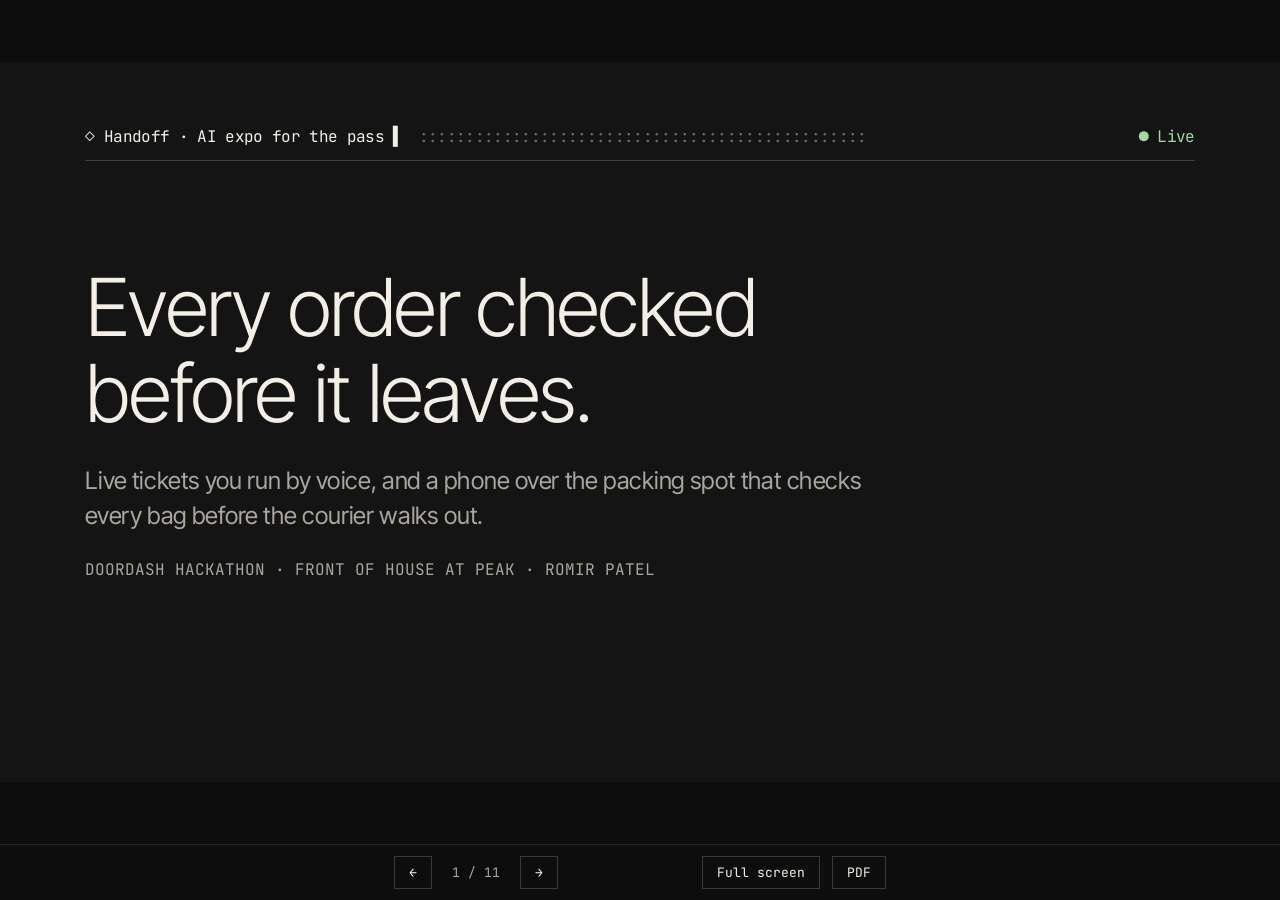
==== docs/index.html @ 9387a5ad "Pitch deck as a web slideshow (GitHub Pages) with PDF download Co-Authored-By: Claude Opus 5.5 <nore" ====
<!doctype html>
<html lang="en"><head><meta charset="utf-8"><meta name="viewport" content="width=device-width, initial-scale=1">
<title>Handoff pitch · Romir Patel</title>
<meta name="description" content="Handoff: an AI expo for the pass. Live tickets you run by voice, and a phone that checks every bag before the courier walks out.">
<link rel="preconnect" href="https://fonts.googleapis.com"><link rel="preconnect" href="https://fonts.gstatic.com" crossorigin><link rel="stylesheet" href="https://fonts.googleapis.com/css2?family=Inter+Tight:wght@300;400;500;600&display=swap"><link rel="stylesheet" href="https://fonts.googleapis.com/css2?family=JetBrains+Mono:wght@400;500&display=swap">
<style>
*{margin:0;box-sizing:border-box}
html,body{height:100%;background:#0d0d0d;color:#f3efe6;overflow:hidden;font-family:'Inter Tight',Arial,sans-serif}
#stage{position:fixed;inset:0 0 56px 0;overflow:hidden}
#deck{width:1920px;height:1080px;position:absolute;left:50%;top:50%;transform-origin:center center}
#deck section{position:absolute;inset:0;width:1920px;height:1080px;overflow:hidden;opacity:0;visibility:hidden;transition:opacity .35s ease,visibility 0s .35s}
#deck section.on{opacity:1;visibility:visible;transition:opacity .35s ease}
nav{position:fixed;left:0;right:0;bottom:0;height:56px;display:flex;align-items:center;justify-content:center;gap:12px;padding:0 16px;
  font-family:'JetBrains Mono','Courier New',monospace;font-size:13px;color:#aaa69e;border-top:1px solid rgba(243,239,230,.1)}
nav button,nav a{background:none;border:1px solid rgba(243,239,230,.2);color:#f3efe6;font:inherit;padding:7px 14px;cursor:pointer;text-decoration:none}
nav button:hover,nav a:hover{border-color:#e9c27f;color:#e9c27f}
nav .count{min-width:64px;text-align:center}
nav .spacer{flex:1;max-width:120px}
@media (max-width:600px){nav{gap:8px}nav .spacer{display:none}nav button,nav a{padding:7px 10px}#full{display:none}}
@media print{nav{display:none}}
</style></head><body>
<div id="stage"><div id="deck">
<section id="cover" data-transition="fade" style="background:#141414;color:#f3efe6;font-family:'Inter Tight', Arial, sans-serif;padding:128px;display:flex;flex-direction:column;justify-content:center;gap:40px">
<div style="position:absolute;left:128px;right:128px;top:96px;display:flex;flex-direction:row;align-items:center;gap:24px;border-bottom:1px solid rgba(243,239,230,0.28);padding:0 0 20px">
<p style="font-family:'JetBrains Mono', 'Courier New', monospace;font-size:24px;color:#f3efe6;white-space:nowrap">◇ Handoff · AI expo for the pass ▌</p>
<p style="flex:1;font-family:'JetBrains Mono', 'Courier New', monospace;font-size:24px;color:#6f6c66;white-space:nowrap">::::::::::::::::::::::::::::::::::::::::::::::::</p>
<p style="font-family:'JetBrains Mono', 'Courier New', monospace;font-size:24px;color:#a3d9a5;white-space:nowrap">● Live</p>
</div>
<h1 style="font-size:120px;font-weight:300;letter-spacing:-4px;line-height:1.08">Every order checked<br>before it leaves.</h1>
<p style="font-size:36px;line-height:1.45;color:#aaa69e;width:1180px">Live tickets you run by voice, and a phone over the packing spot that checks every bag before the courier walks out.</p>
<p style="font-family:'JetBrains Mono', 'Courier New', monospace;font-size:24px;color:#aaa69e;text-transform:uppercase;letter-spacing:1px">DoorDash hackathon · Front of house at peak · Romir Patel</p>

</section>

<section id="story" data-transition="fade" style="background:#141414;color:#f3efe6;font-family:'Inter Tight', Arial, sans-serif;padding:128px 128px 160px;display:grid;grid-template-columns:760px 1fr;gap:80px;align-items:center">
<div style="position:relative;width:760px;height:570px">
<img src="chipotle.webp" alt="The Chipotle order: three soft flour tortilla tacos with chicken, rice and black beans, and a kids meal tray with a quesadilla, rice, beans and chips, next to the paper bag. No drink." style="width:760px;height:570px;object-fit:cover;border:1px solid rgba(243,239,230,0.28)">
<p style="position:absolute;left:24px;top:500px;width:420px;font-family:'JetBrains Mono', 'Courier New', monospace;font-size:24px;color:#141414;background:#ef9580;padding:8px 14px;white-space:nowrap">× Soft shell · ordered hard</p>
<p style="position:absolute;left:470px;top:410px;width:266px;font-family:'JetBrains Mono', 'Courier New', monospace;font-size:24px;color:#141414;background:#ef9580;padding:8px 14px;white-space:nowrap">× No kids drink</p>
</div>
<div style="display:flex;flex-direction:column;gap:48px">
<div style="display:flex;flex-direction:column;gap:16px">
<p style="font-family:'JetBrains Mono', 'Courier New', monospace;font-size:24px;color:#aaa69e;text-transform:uppercase;letter-spacing:1px">Yesterday · Chipotle on DoorDash</p>
<h2 style="font-size:72px;font-weight:300;letter-spacing:-2px;line-height:1.1">Two mistakes in one bag.</h2>
</div>
<div style="display:flex;flex-direction:column">
<div style="display:flex;flex-direction:row;align-items:center;justify-content:space-between;gap:24px;border-top:1px solid rgba(243,239,230,0.13);padding:32px 0">
<div style="display:flex;flex-direction:column;gap:8px">
<p style="font-family:'JetBrains Mono', 'Courier New', monospace;font-size:24px;color:#aaa69e">Ordered: hard shell tacos</p>
<p style="font-size:44px;font-weight:300;letter-spacing:-1px;color:#ef9580">Got soft shell.</p>
</div>
<p style="font-family:'JetBrains Mono', 'Courier New', monospace;font-size:24px;color:#141414;background:#a3d9a5;padding:10px 18px;white-space:nowrap">Would’ve been caught</p>
</div>
<div style="display:flex;flex-direction:row;align-items:center;justify-content:space-between;gap:24px;border-top:1px solid rgba(243,239,230,0.13);border-bottom:1px solid rgba(243,239,230,0.13);padding:32px 0">
<div style="display:flex;flex-direction:column;gap:8px">
<p style="font-family:'JetBrains Mono', 'Courier New', monospace;font-size:24px;color:#aaa69e">Ordered: kids meal</p>
<p style="font-size:44px;font-weight:300;letter-spacing:-1px;color:#ef9580">No drink in the bag.</p>
</div>
<p style="font-family:'JetBrains Mono', 'Courier New', monospace;font-size:24px;color:#141414;background:#a3d9a5;padding:10px 18px;white-space:nowrap">Would’ve been caught</p>
</div>
</div>
<p style="font-size:32px;line-height:1.45;color:#aaa69e">By the time I opened the bag, the courier was long gone. A ten-second look at the counter would have fixed both.</p>
</div>
<div style="position:absolute;left:128px;right:128px;bottom:64px;display:flex;flex-direction:row;justify-content:space-between;border-top:1px solid rgba(243,239,230,0.13);padding:16px 0 0">
<p style="font-family:'JetBrains Mono', 'Courier New', monospace;font-size:24px;color:#aaa69e">Handoff · AI expo for the pass</p>
<p style="font-family:'JetBrains Mono', 'Courier New', monospace;font-size:24px;color:#aaa69e">02</p>
</div>

</section>

<section id="caught" data-transition="fade" style="background:#1a1a1a;color:#f3efe6;font-family:'Inter Tight', Arial, sans-serif;padding:128px 128px 160px;display:flex;flex-direction:column;gap:48px">
<div style="display:flex;flex-direction:column;gap:16px">
<p style="font-family:'JetBrains Mono', 'Courier New', monospace;font-size:24px;color:#aaa69e;text-transform:uppercase;letter-spacing:1px">What the pass camera would have said</p>
<h2 style="font-size:72px;font-weight:300;letter-spacing:-2px;line-height:1.1">Caught at the counter, not at home.</h2>
</div>
<div style="display:grid;grid-template-columns:960px 1fr;gap:80px;align-items:center">
<div style="display:flex;flex-direction:column;gap:20px;background:#2a1d1a;border:1px solid #9a5f52;padding:48px">
<p style="font-size:64px;font-weight:300;letter-spacing:-2px;line-height:1.1;color:#ef9580">× Wrong and missing items</p>
<p style="font-size:32px;color:#f3efe6">Your order · Chipotle · DoorDash</p>
<div style="display:flex;flex-direction:column;gap:12px;border-top:1px solid rgba(243,239,230,0.13);padding:24px 0 0">
<p style="font-family:'JetBrains Mono', 'Courier New', monospace;font-size:28px;color:#a3d9a5">ok · Kids meal</p>
<p style="font-family:'JetBrains Mono', 'Courier New', monospace;font-size:28px;color:#ef9580">wrong · Tacos are soft shell, ticket says hard</p>
<p style="font-family:'JetBrains Mono', 'Courier New', monospace;font-size:28px;color:#ef9580">missing · Kids meal drink</p>
</div>
<p style="font-family:'JetBrains Mono', 'Courier New', monospace;font-size:24px;color:#aaa69e">Read from the photo · flagged before pickup</p>
</div>
<div style="display:flex;flex-direction:column;gap:36px">
<div style="display:flex;flex-direction:column;gap:8px">
<p style="font-family:'JetBrains Mono', 'Courier New', monospace;font-size:24px;color:#e9c27f">01</p>
<p style="font-size:32px;line-height:1.4;color:#f3efe6">The phone over the packing spot sees the bag settle.</p>
</div>
<div style="display:flex;flex-direction:column;gap:8px">
<p style="font-family:'JetBrains Mono', 'Courier New', monospace;font-size:24px;color:#e9c27f">02</p>
<p style="font-size:32px;line-height:1.4;color:#f3efe6">It matches every item to the ticket.</p>
</div>
<div style="display:flex;flex-direction:column;gap:8px">
<p style="font-family:'JetBrains Mono', 'Courier New', monospace;font-size:24px;color:#e9c27f">03</p>
<p style="font-size:32px;line-height:1.4;color:#f3efe6">It says what’s wrong, out loud, while the bag is still on the counter.</p>
</div>
</div>
</div>
<div style="position:absolute;left:128px;right:128px;bottom:64px;display:flex;flex-direction:row;justify-content:space-between;border-top:1px solid rgba(243,239,230,0.13);padding:16px 0 0">
<p style="font-family:'JetBrains Mono', 'Courier New', monospace;font-size:24px;color:#aaa69e">Handoff · AI expo for the pass</p>
<p style="font-family:'JetBrains Mono', 'Courier New', monospace;font-size:24px;color:#aaa69e">03</p>
</div>

</section>

<section id="problem" data-transition="fade" style="background:#141414;color:#f3efe6;font-family:'Inter Tight', Arial, sans-serif;padding:128px 128px 160px;display:flex;flex-direction:column;gap:56px">
<div style="display:flex;flex-direction:column;gap:16px">
<p style="font-family:'JetBrains Mono', 'Courier New', monospace;font-size:24px;color:#aaa69e;text-transform:uppercase;letter-spacing:1px">The problem · DoorDash’s two challenges</p>
<h2 style="font-size:72px;font-weight:300;letter-spacing:-2px;line-height:1.1">Timing and packing break at peak.</h2>
</div>
<div style="display:grid;grid-template-columns:1fr 1fr;border:1px solid rgba(243,239,230,0.13)">
<div style="display:flex;flex-direction:column;gap:20px;padding:48px;border-right:1px solid rgba(243,239,230,0.13)">
<p style="font-family:'JetBrains Mono', 'Courier New', monospace;font-size:24px;color:#e9c27f;text-transform:uppercase">01 · Prep timing</p>
<h3 style="font-size:40px;font-weight:400;letter-spacing:-1px;line-height:1.2">When should this order start cooking?</h3>
<p style="font-size:28px;line-height:1.5;color:#aaa69e">Orders arrive from different apps with different timing, and pickup times move. Start too early and food sits; too late and the Dasher waits.</p>
<p style="font-size:28px;line-height:1.5;color:#f3efe6;font-style:italic;border-top:1px solid rgba(243,239,230,0.13);padding:20px 0 0">How can AI help coordinate prep and timing?</p>
</div>
<div style="display:flex;flex-direction:column;gap:20px;padding:48px">
<p style="font-family:'JetBrains Mono', 'Courier New', monospace;font-size:24px;color:#ef9580;text-transform:uppercase">02 · Packing &amp; pickup</p>
<h3 style="font-size:40px;font-weight:400;letter-spacing:-1px;line-height:1.2">Is this bag right, and is it theirs?</h3>
<p style="font-size:28px;line-height:1.5;color:#aaa69e">Cooked isn’t done. Everything has to be packed right and handed to the right person, and every fix steals time from the next order.</p>
<p style="font-size:28px;line-height:1.5;color:#f3efe6;font-style:italic;border-top:1px solid rgba(243,239,230,0.13);padding:20px 0 0">How can AI make pickup more reliable, with less work for staff?</p>
</div>
</div>
<div style="position:absolute;left:128px;right:128px;bottom:64px;display:flex;flex-direction:row;justify-content:space-between;border-top:1px solid rgba(243,239,230,0.13);padding:16px 0 0">
<p style="font-family:'JetBrains Mono', 'Courier New', monospace;font-size:24px;color:#aaa69e">Handoff · AI expo for the pass</p>
<p style="font-family:'JetBrains Mono', 'Courier New', monospace;font-size:24px;color:#aaa69e">04</p>
</div>

</section>

<section id="solution" data-transition="fade" style="background:#141414;color:#f3efe6;font-family:'Inter Tight', Arial, sans-serif;padding:128px 128px 160px;display:flex;flex-direction:column;gap:56px">
<div style="display:flex;flex-direction:column;gap:16px">
<p style="font-family:'JetBrains Mono', 'Courier New', monospace;font-size:24px;color:#aaa69e;text-transform:uppercase;letter-spacing:1px">Our solution</p>
<h2 style="font-size:72px;font-weight:300;letter-spacing:-2px;line-height:1.1">Handoff: an AI expo for the pass.</h2>
</div>
<div style="display:grid;grid-template-columns:1fr 1fr 1fr;border:1px solid rgba(243,239,230,0.13)">
<div style="display:flex;flex-direction:column;gap:20px;padding:48px;border-right:1px solid rgba(243,239,230,0.13)">
<p style="font-family:'JetBrains Mono', 'Courier New', monospace;font-size:24px;color:#aaa69e;text-transform:uppercase">01 · Tickets</p>
<h3 style="font-size:40px;font-weight:400;letter-spacing:-1px;line-height:1.2">Start each order on time.</h3>
<p style="font-size:28px;line-height:1.5;color:#aaa69e">Every app on one rail. Each ticket counts down to its start time, worked back from when the Dasher arrives.</p>
</div>
<div style="display:flex;flex-direction:column;gap:20px;padding:48px;border-right:1px solid rgba(243,239,230,0.13)">
<p style="font-family:'JetBrains Mono', 'Courier New', monospace;font-size:24px;color:#aaa69e;text-transform:uppercase">02 · Voice</p>
<h3 style="font-size:40px;font-weight:400;letter-spacing:-1px;line-height:1.2">“Start the timer for order 45 steak.”</h3>
<p style="font-size:28px;line-height:1.5;color:#aaa69e">Timers set themselves from the dish and the doneness. Ring in orders and ask “what’s late?” hands-free.</p>
</div>
<div style="display:flex;flex-direction:column;gap:20px;padding:48px">
<p style="font-family:'JetBrains Mono', 'Courier New', monospace;font-size:24px;color:#aaa69e;text-transform:uppercase">03 · Pass camera</p>
<h3 style="font-size:40px;font-weight:400;letter-spacing:-1px;line-height:1.2">Green means go.</h3>
<p style="font-size:28px;line-height:1.5;color:#aaa69e">A phone over the packing spot names the guest, checks every item, and flags what’s missing or extra.</p>
</div>
</div>
<p style="font-family:'JetBrains Mono', 'Courier New', monospace;font-size:24px;color:#e9c27f;text-transform:uppercase;letter-spacing:1px">Tickets + voice timers → 01 prep timing · Pass camera → 02 packing &amp; pickup</p>
<div style="position:absolute;left:128px;right:128px;bottom:64px;display:flex;flex-direction:row;justify-content:space-between;border-top:1px solid rgba(243,239,230,0.13);padding:16px 0 0">
<p style="font-family:'JetBrains Mono', 'Courier New', monospace;font-size:24px;color:#aaa69e">Handoff · AI expo for the pass</p>
<p style="font-family:'JetBrains Mono', 'Courier New', monospace;font-size:24px;color:#aaa69e">05</p>
</div>

</section>

<section id="product" data-transition="fade" style="background:#1a1a1a;color:#f3efe6;font-family:'Inter Tight', Arial, sans-serif;padding:128px 128px 160px;display:flex;flex-direction:column;gap:40px">
<div style="display:flex;flex-direction:column;gap:16px">
<p style="font-family:'JetBrains Mono', 'Courier New', monospace;font-size:24px;color:#aaa69e;text-transform:uppercase;letter-spacing:1px">Built and running</p>
<h2 style="font-size:72px;font-weight:300;letter-spacing:-2px;line-height:1.1">What the pass sees.</h2>
</div>
<div style="display:flex;flex-direction:row;gap:64px;align-items:center">
<img src="dashboard.png" alt="Handoff dashboard: live tickets each showing when to start and when the Dasher arrives, a Start next queue, order 45 flagged red for a missing lobster tail, and the pass camera result card" style="width:1000px;height:625px;object-fit:contain;border:1px solid rgba(243,239,230,0.28)">
<div style="flex:1;display:flex;flex-direction:column;gap:28px">
<div style="display:flex;flex-direction:column;gap:8px">
<p style="font-family:'JetBrains Mono', 'Courier New', monospace;font-size:24px;color:#e9c27f">01 · Start next</p>
<p style="font-size:30px;line-height:1.4">Every ticket says when to start, worked back from its Dasher’s arrival.</p>
</div>
<div style="display:flex;flex-direction:column;gap:8px">
<p style="font-family:'JetBrains Mono', 'Courier New', monospace;font-size:24px;color:#e9c27f">02 · Voice</p>
<p style="font-size:30px;line-height:1.4">Timers, new orders and “what’s late?”, all by voice.</p>
</div>
<div style="display:flex;flex-direction:column;gap:8px">
<p style="font-family:'JetBrains Mono', 'Courier New', monospace;font-size:24px;color:#ef9580">03 · Issue</p>
<p style="font-size:30px;line-height:1.4">Order 45 turns red: the lobster tail isn’t in the bag.</p>
</div>
<div style="display:flex;flex-direction:column;gap:8px">
<p style="font-family:'JetBrains Mono', 'Courier New', monospace;font-size:24px;color:#a3d9a5">04 · Pass camera</p>
<p style="font-size:30px;line-height:1.4">The phone’s answer, read from the photo in under 4 seconds.</p>
</div>
</div>
</div>
<div style="position:absolute;left:128px;right:128px;bottom:64px;display:flex;flex-direction:row;justify-content:space-between;border-top:1px solid rgba(243,239,230,0.13);padding:16px 0 0">
<p style="font-family:'JetBrains Mono', 'Courier New', monospace;font-size:24px;color:#aaa69e">Handoff · AI expo for the pass</p>
<p style="font-family:'JetBrains Mono', 'Courier New', monospace;font-size:24px;color:#aaa69e">06</p>
</div>

</section>

<section id="flow" data-transition="fade" style="background:#141414;color:#f3efe6;font-family:'Inter Tight', Arial, sans-serif;padding:128px 128px 160px;display:flex;flex-direction:column;gap:56px">
<div style="display:flex;flex-direction:column;gap:16px">
<p style="font-family:'JetBrains Mono', 'Courier New', monospace;font-size:24px;color:#aaa69e;text-transform:uppercase;letter-spacing:1px">How it runs</p>
<h2 style="font-size:72px;font-weight:300;letter-spacing:-2px;line-height:1.1">One order, start to finish.</h2>
</div>
<div style="display:grid;grid-template-columns:1fr 1fr 1fr 1fr;border:1px solid rgba(243,239,230,0.13)">
<div style="display:flex;flex-direction:column;gap:20px;padding:40px;border-right:1px solid rgba(243,239,230,0.13)">
<p style="font-family:'JetBrains Mono', 'Courier New', monospace;font-size:24px;color:#aaa69e">01</p>
<h3 style="font-size:40px;font-weight:400;letter-spacing:-1px;line-height:1.2">Ticket lands</h3>
<p style="font-size:28px;line-height:1.5;color:#aaa69e">#45 · DoorDash. Dasher in 21 min, steak takes 15: <span style="color:#e9c27f">start in 4</span>.</p>
</div>
<div style="display:flex;flex-direction:column;gap:20px;padding:40px;border-right:1px solid rgba(243,239,230,0.13)">
<p style="font-family:'JetBrains Mono', 'Courier New', monospace;font-size:24px;color:#aaa69e">02</p>
<h3 style="font-size:40px;font-weight:400;letter-spacing:-1px;line-height:1.2">Say it</h3>
<p style="font-size:28px;line-height:1.5;color:#aaa69e">“Start the timer for order 45 steak.” Medium rare: <span style="color:#e9c27f">15:00</span>.</p>
</div>
<div style="display:flex;flex-direction:column;gap:20px;padding:40px;border-right:1px solid rgba(243,239,230,0.13)">
<p style="font-family:'JetBrains Mono', 'Courier New', monospace;font-size:24px;color:#aaa69e">03</p>
<h3 style="font-size:40px;font-weight:400;letter-spacing:-1px;line-height:1.2">Bag it</h3>
<p style="font-size:28px;line-height:1.5;color:#aaa69e">Slide it under the phone. It checks when the bag settles. No buttons.</p>
</div>
<div style="display:flex;flex-direction:column;gap:20px;padding:40px">
<p style="font-family:'JetBrains Mono', 'Courier New', monospace;font-size:24px;color:#aaa69e">04</p>
<h3 style="font-size:40px;font-weight:400;letter-spacing:-1px;line-height:1.2">Phone answers</h3>
<p style="font-size:28px;line-height:1.5;color:#a3d9a5">Go: “Good to go, John.”</p>
<p style="font-size:28px;line-height:1.5;color:#ef9580">Hold: “Missing lobster tail.”</p>
</div>
</div>
<p style="font-size:32px;line-height:1.45;color:#aaa69e;width:1400px">The answer is spoken from the phone at the pass, so the packer hears it without looking up.</p>
<div style="position:absolute;left:128px;right:128px;bottom:64px;display:flex;flex-direction:row;justify-content:space-between;border-top:1px solid rgba(243,239,230,0.13);padding:16px 0 0">
<p style="font-family:'JetBrains Mono', 'Courier New', monospace;font-size:24px;color:#aaa69e">Handoff · AI expo for the pass</p>
<p style="font-family:'JetBrains Mono', 'Courier New', monospace;font-size:24px;color:#aaa69e">07</p>
</div>

</section>

<section id="ai" data-transition="fade" style="background:#1a1a1a;color:#f3efe6;font-family:'Inter Tight', Arial, sans-serif;padding:128px 128px 160px;display:flex;flex-direction:column;gap:40px">
<div style="display:flex;flex-direction:column;gap:16px">
<p style="font-family:'JetBrains Mono', 'Courier New', monospace;font-size:24px;color:#aaa69e;text-transform:uppercase;letter-spacing:1px">How it uses AI</p>
<h2 style="font-size:72px;font-weight:300;letter-spacing:-2px;line-height:1.1">Vision reads the bag. Code makes the call.</h2>
</div>
<div style="display:flex;flex-direction:row;gap:12px;align-items:stretch">
<div style="flex:1;display:flex;flex-direction:column;gap:10px;padding:28px;border:1px solid rgba(243,239,230,0.13);background:#141414">
<p style="font-family:'JetBrains Mono', 'Courier New', monospace;font-size:24px;color:#aaa69e">Phone camera</p>
<h3 style="font-size:32px;font-weight:400;line-height:1.2">Snaps the bag</h3>
<p style="font-size:24px;line-height:1.4;color:#aaa69e">When motion stops. Nobody taps.</p>
</div>
<p style="width:40px;align-self:center;font-family:'JetBrains Mono', 'Courier New', monospace;font-size:32px;color:#aaa69e;text-align:center">→</p>
<div style="flex:1;display:flex;flex-direction:column;gap:10px;padding:28px;border:1px solid #e9c27f;background:#141414">
<p style="font-family:'JetBrains Mono', 'Courier New', monospace;font-size:24px;color:#e9c27f">Claude Sonnet 5.5</p>
<h3 style="font-size:32px;font-weight:400;line-height:1.2">Names every dish</h3>
<p style="font-size:24px;line-height:1.4;color:#aaa69e">Answers only in menu ids and counts.</p>
</div>
<p style="width:40px;align-self:center;font-family:'JetBrains Mono', 'Courier New', monospace;font-size:32px;color:#aaa69e;text-align:center">→</p>
<div style="flex:1;display:flex;flex-direction:column;gap:10px;padding:28px;border:1px solid rgba(243,239,230,0.13);background:#141414">
<p style="font-family:'JetBrains Mono', 'Courier New', monospace;font-size:24px;color:#aaa69e">Matcher · code</p>
<h3 style="font-size:32px;font-weight:400;line-height:1.2">Finds the ticket</h3>
<p style="font-size:24px;line-height:1.4;color:#aaa69e">Scores every open order on overlap, missing, extra.</p>
</div>
<p style="width:40px;align-self:center;font-family:'JetBrains Mono', 'Courier New', monospace;font-size:32px;color:#aaa69e;text-align:center">→</p>
<div style="flex:1;display:flex;flex-direction:column;gap:10px;padding:28px;border:1px solid rgba(243,239,230,0.13);background:#141414">
<p style="font-family:'JetBrains Mono', 'Courier New', monospace;font-size:24px;color:#aaa69e">Verdict</p>
<h3 style="font-size:32px;font-weight:400;line-height:1.2">Go or hold</h3>
<p style="font-size:24px;line-height:1.4;color:#aaa69e">Green with the guest’s name, or red with what’s wrong.</p>
</div>
</div>
<div style="display:flex;flex-direction:row;gap:12px;align-items:stretch">
<div style="flex:1;display:flex;flex-direction:column;gap:10px;padding:28px;border:1px solid rgba(243,239,230,0.13);background:#141414">
<p style="font-family:'JetBrains Mono', 'Courier New', monospace;font-size:24px;color:#aaa69e">Browser speech</p>
<h3 style="font-size:32px;font-weight:400;line-height:1.2">Hears the cook</h3>
<p style="font-size:24px;line-height:1.4;color:#aaa69e">Always listening, hands-free.</p>
</div>
<p style="width:40px;align-self:center;font-family:'JetBrains Mono', 'Courier New', monospace;font-size:32px;color:#aaa69e;text-align:center">→</p>
<div style="flex:1;display:flex;flex-direction:column;gap:10px;padding:28px;border:1px solid rgba(243,239,230,0.13);background:#141414">
<p style="font-family:'JetBrains Mono', 'Courier New', monospace;font-size:24px;color:#aaa69e">Parser · code</p>
<h3 style="font-size:32px;font-weight:400;line-height:1.2">Splits it by order</h3>
<p style="font-size:24px;line-height:1.4;color:#aaa69e">Orders, tables, dishes, doneness, questions.</p>
</div>
<p style="width:40px;align-self:center;font-family:'JetBrains Mono', 'Courier New', monospace;font-size:32px;color:#aaa69e;text-align:center">→</p>
<div style="flex:1;display:flex;flex-direction:column;gap:10px;padding:28px;border:1px solid rgba(243,239,230,0.13);background:#141414">
<p style="font-family:'JetBrains Mono', 'Courier New', monospace;font-size:24px;color:#aaa69e">Timers</p>
<h3 style="font-size:32px;font-weight:400;line-height:1.2">Sets the right time</h3>
<p style="font-size:24px;line-height:1.4;color:#aaa69e">From dish and doneness: rare 12, medium 17.</p>
</div>
<p style="width:40px;align-self:center;font-family:'JetBrains Mono', 'Courier New', monospace;font-size:32px;color:#1a1a1a;text-align:center">→</p>
<div style="flex:1;display:flex;flex-direction:column;gap:10px;padding:28px;border:2px dashed #e9c27f;background:#141414">
<p style="font-family:'JetBrains Mono', 'Courier New', monospace;font-size:24px;color:#e9c27f">Next · Gemma</p>
<h3 style="font-size:32px;font-weight:400;line-height:1.2">Go/hold on the phone</h3>
<p style="font-size:24px;line-height:1.4;color:#aaa69e">Planned: post-trained on our checks, runs offline.</p>
</div>
</div>
<div style="position:absolute;left:128px;right:128px;bottom:64px;display:flex;flex-direction:row;justify-content:space-between;border-top:1px solid rgba(243,239,230,0.13);padding:16px 0 0">
<p style="font-family:'JetBrains Mono', 'Courier New', monospace;font-size:24px;color:#aaa69e">Handoff · AI expo for the pass</p>
<p style="font-family:'JetBrains Mono', 'Courier New', monospace;font-size:24px;color:#aaa69e">08</p>
</div>

</section>

<section id="why" data-transition="fade" style="background:#141414;color:#f3efe6;font-family:'Inter Tight', Arial, sans-serif;padding:128px 128px 160px;display:flex;flex-direction:column;gap:56px">
<div style="display:flex;flex-direction:column;gap:16px">
<p style="font-family:'JetBrains Mono', 'Courier New', monospace;font-size:24px;color:#aaa69e;text-transform:uppercase;letter-spacing:1px">Why it works</p>
<h2 style="font-size:72px;font-weight:300;letter-spacing:-2px;line-height:1.1">Built so it can’t quietly be wrong.</h2>
</div>
<div style="display:grid;grid-template-columns:1fr 1fr;border:1px solid rgba(243,239,230,0.13)">
<div style="display:flex;flex-direction:column;gap:16px;padding:40px;border-right:1px solid rgba(243,239,230,0.13);border-bottom:1px solid rgba(243,239,230,0.13)">
<h3 style="font-size:40px;font-weight:400;letter-spacing:-1px;line-height:1.2">The model only looks.</h3>
<p style="font-size:28px;line-height:1.5;color:#aaa69e">Claude lists what’s in the bag. Matching and the go/hold call are plain code we can read and test.</p>
</div>
<div style="display:flex;flex-direction:column;gap:16px;padding:40px;border-bottom:1px solid rgba(243,239,230,0.13)">
<h3 style="font-size:40px;font-weight:400;letter-spacing:-1px;line-height:1.2">It can only name menu items.</h3>
<p style="font-size:28px;line-height:1.5;color:#aaa69e">Its answer is locked to the restaurant’s menu, so it can’t invent a dish that isn’t sold.</p>
</div>
<div style="display:flex;flex-direction:column;gap:16px;padding:40px;border-right:1px solid rgba(243,239,230,0.13)">
<h3 style="font-size:40px;font-weight:400;letter-spacing:-1px;line-height:1.2"><span style="color:#e9c27f">About 4 seconds</span> a bag.</h3>
<p style="font-size:28px;line-height:1.5;color:#aaa69e">3.5–5 s per check in our tests, read from the photo alone. Nobody presses a button.</p>
</div>
<div style="display:flex;flex-direction:column;gap:16px;padding:40px">
<h3 style="font-size:40px;font-weight:400;letter-spacing:-1px;line-height:1.2">Service never stalls.</h3>
<p style="font-size:28px;line-height:1.5;color:#aaa69e">If the model can’t be reached, it reads the codes printed on our cards and bag labels instead.</p>
</div>
</div>
<div style="position:absolute;left:128px;right:128px;bottom:64px;display:flex;flex-direction:row;justify-content:space-between;border-top:1px solid rgba(243,239,230,0.13);padding:16px 0 0">
<p style="font-family:'JetBrains Mono', 'Courier New', monospace;font-size:24px;color:#aaa69e">Handoff · AI expo for the pass</p>
<p style="font-family:'JetBrains Mono', 'Courier New', monospace;font-size:24px;color:#aaa69e">09</p>
</div>

</section>

<section id="next" data-transition="fade" style="background:#1a1a1a;color:#f3efe6;font-family:'Inter Tight', Arial, sans-serif;padding:128px 128px 160px;display:flex;flex-direction:column;gap:56px">
<div style="display:flex;flex-direction:column;gap:16px">
<p style="font-family:'JetBrains Mono', 'Courier New', monospace;font-size:24px;color:#aaa69e;text-transform:uppercase;letter-spacing:1px">What’s next · roadmap</p>
<h2 style="font-size:72px;font-weight:300;letter-spacing:-2px;line-height:1.1">A Gemma decision model on the phone.</h2>
</div>
<div style="display:grid;grid-template-columns:1fr 1fr 1fr;border:1px solid rgba(243,239,230,0.13)">
<div style="display:flex;flex-direction:column;gap:20px;padding:48px;border-right:1px solid rgba(243,239,230,0.13);background:#141414">
<p style="font-family:'JetBrains Mono', 'Courier New', monospace;font-size:24px;color:#e9c27f">01 · Collect</p>
<h3 style="font-size:40px;font-weight:400;letter-spacing:-1px;line-height:1.2">Every check is a lesson.</h3>
<p style="font-size:28px;line-height:1.5;color:#aaa69e">The photo, the ticket, and whether staff agreed with the call.</p>
</div>
<div style="display:flex;flex-direction:column;gap:20px;padding:48px;border-right:1px solid rgba(243,239,230,0.13);background:#141414">
<p style="font-family:'JetBrains Mono', 'Courier New', monospace;font-size:24px;color:#e9c27f">02 · Post-train</p>
<h3 style="font-size:40px;font-weight:400;letter-spacing:-1px;line-height:1.2">Teach Gemma the go / hold call.</h3>
<p style="font-size:28px;line-height:1.5;color:#aaa69e">Fine-tune an open Gemma vision model on those labeled checks.</p>
</div>
<div style="display:flex;flex-direction:column;gap:20px;padding:48px;background:#141414">
<p style="font-family:'JetBrains Mono', 'Courier New', monospace;font-size:24px;color:#e9c27f">03 · On device</p>
<h3 style="font-size:40px;font-weight:400;letter-spacing:-1px;line-height:1.2">Decide offline.</h3>
<p style="font-size:28px;line-height:1.5;color:#aaa69e">Runs on the phone, no per-check cost. Claude stays the second opinion on close calls.</p>
</div>
</div>
<p style="font-size:32px;line-height:1.45;color:#aaa69e;width:1500px">Also next: tickets straight from DoorDash, and the Dasher confirms pickup by name before the bag leaves.</p>
<div style="position:absolute;left:128px;right:128px;bottom:64px;display:flex;flex-direction:row;justify-content:space-between;border-top:1px solid rgba(243,239,230,0.13);padding:16px 0 0">
<p style="font-family:'JetBrains Mono', 'Courier New', monospace;font-size:24px;color:#aaa69e">Handoff · AI expo for the pass</p>
<p style="font-family:'JetBrains Mono', 'Courier New', monospace;font-size:24px;color:#aaa69e">10</p>
</div>

</section>

<section id="close" data-transition="fade" style="background:#f3efe6;color:#141414;font-family:'Inter Tight', Arial, sans-serif;padding:128px;display:flex;flex-direction:column;justify-content:center;gap:48px">
<p style="font-family:'JetBrains Mono', 'Courier New', monospace;font-size:24px;color:#5c5954;text-transform:uppercase;letter-spacing:1px">◇ Handoff</p>
<h1 style="font-size:136px;font-weight:300;letter-spacing:-5px;line-height:1.05;width:1500px">Now, for a live demonstration!</h1>
<p style="font-family:'JetBrains Mono', 'Courier New', monospace;font-size:24px;color:#5c5954">Romir Patel</p>

</section>

</div></div>
<nav><button id="prev" aria-label="Previous slide">←</button><span class="count" id="count"></span><button id="next" aria-label="Next slide">→</button>
<span class="spacer"></span><button id="full">Full screen</button><a href="Handoff-pitch-Romir-Patel.pdf" download>PDF</a></nav>
<script>
const slides=[...document.querySelectorAll('#deck section')], deck=document.getElementById('deck'), stage=document.getElementById('stage');
let i=Math.min(Math.max((parseInt(location.hash.slice(1))||1)-1,0),slides.length-1);
function fit(){const s=Math.min(stage.clientWidth/1920,stage.clientHeight/1080);deck.style.transform='translate(-50%,-50%) scale('+s+')';}
function go(n){i=Math.min(Math.max(n,0),slides.length-1);slides.forEach((s,k)=>s.classList.toggle('on',k===i));
  document.getElementById('count').textContent=(i+1)+' / '+slides.length;history.replaceState(null,'','#'+(i+1));}
document.getElementById('prev').onclick=()=>go(i-1);document.getElementById('next').onclick=()=>go(i+1);
document.getElementById('full').onclick=()=>document.fullscreenElement?document.exitFullscreen():document.documentElement.requestFullscreen();
addEventListener('keydown',e=>{if(['ArrowRight','PageDown',' ','Enter'].includes(e.key)){e.preventDefault();go(i+1)}
  else if(['ArrowLeft','PageUp','Backspace'].includes(e.key)){e.preventDefault();go(i-1)}
  else if(e.key==='Home')go(0);else if(e.key==='End')go(slides.length-1);else if(e.key==='f')document.getElementById('full').click();});
stage.addEventListener('click',e=>go(e.clientX<innerWidth/3?i-1:i+1));
let tx=null;addEventListener('touchstart',e=>tx=e.touches[0].clientX,{passive:true});
addEventListener('touchend',e=>{if(tx===null)return;const d=e.changedTouches[0].clientX-tx;if(Math.abs(d)>40)go(d<0?i+1:i-1);tx=null;});
addEventListener('resize',fit);fit();go(i);
</script></body></html>
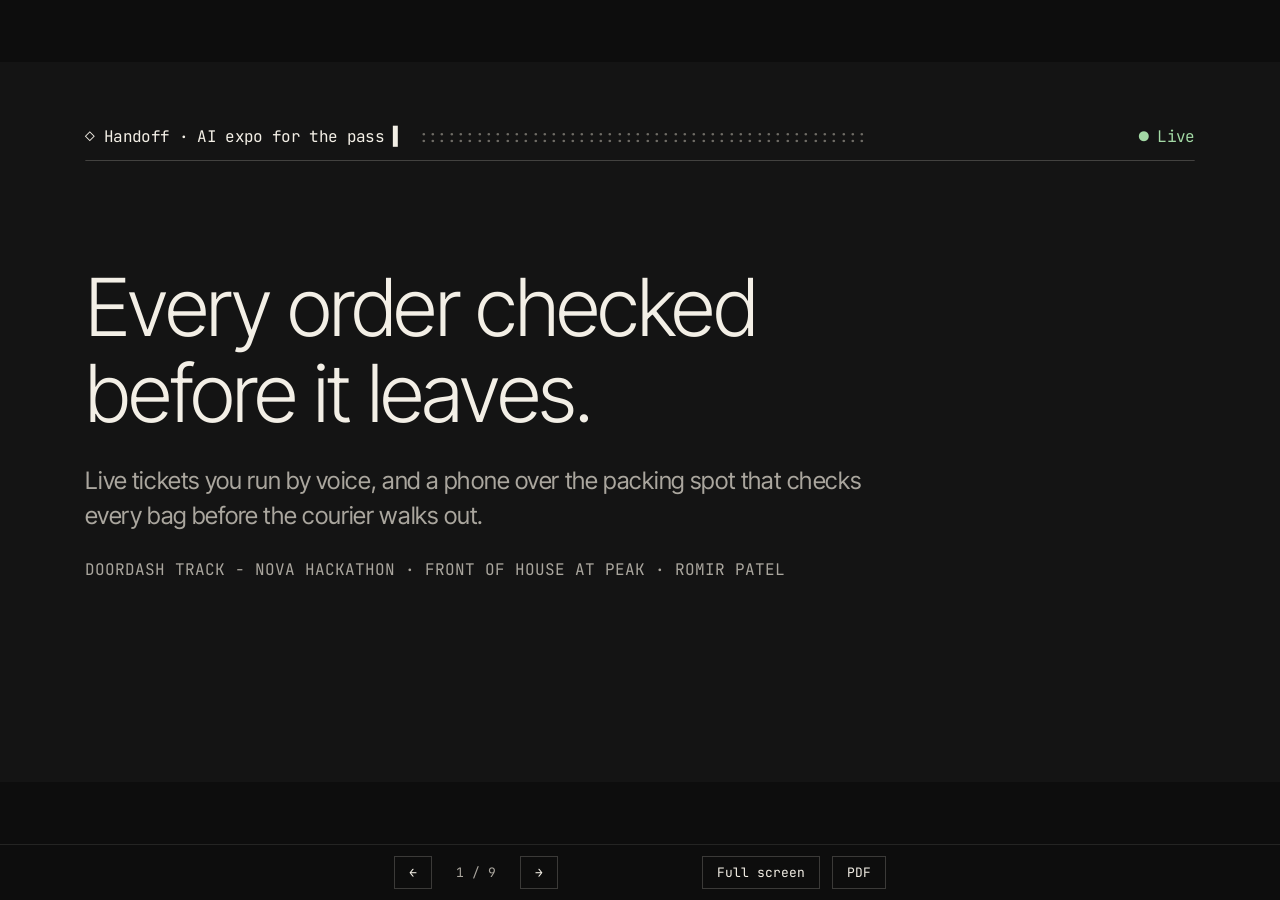
==== commit cf3c8914: "Pitch: restructured deck with recorded demos of voice control and the pass camera Co-Authored-By: Cl" ====
--- a/docs/index.html
+++ b/docs/index.html
@@ -20,16 +20,16 @@
 @media print{nav{display:none}}
 </style></head><body>
 <div id="stage"><div id="deck">
-<section id="cover" data-transition="fade" style="background:#141414;color:#f3efe6;font-family:'Inter Tight', Arial, sans-serif;padding:128px;display:flex;flex-direction:column;justify-content:center;gap:40px">
-<div style="position:absolute;left:128px;right:128px;top:96px;display:flex;flex-direction:row;align-items:center;gap:24px;border-bottom:1px solid rgba(243,239,230,0.28);padding:0 0 20px">
-<p style="font-family:'JetBrains Mono', 'Courier New', monospace;font-size:24px;color:#f3efe6;white-space:nowrap">◇ Handoff · AI expo for the pass ▌</p>
-<p style="flex:1;font-family:'JetBrains Mono', 'Courier New', monospace;font-size:24px;color:#6f6c66;white-space:nowrap">::::::::::::::::::::::::::::::::::::::::::::::::</p>
-<p style="font-family:'JetBrains Mono', 'Courier New', monospace;font-size:24px;color:#a3d9a5;white-space:nowrap">● Live</p>
-</div>
-<h1 style="font-size:120px;font-weight:300;letter-spacing:-4px;line-height:1.08">Every order checked<br>before it leaves.</h1>
-<p style="font-size:36px;line-height:1.45;color:#aaa69e;width:1180px">Live tickets you run by voice, and a phone over the packing spot that checks every bag before the courier walks out.</p>
-<p style="font-family:'JetBrains Mono', 'Courier New', monospace;font-size:24px;color:#aaa69e;text-transform:uppercase;letter-spacing:1px">DoorDash hackathon · Front of house at peak · Romir Patel</p>
-
+<section id="cover" data-transition="fade" style="display:flex; flex-direction:column; gap:40px; justify-content:center; padding:128px; background:#141414">
+  <div style="position:absolute; top:96px; right:128px; left:128px; display:flex; flex-direction:row; gap:24px; align-items:center; padding:0 0 20px; border-bottom:1px solid #f3efe647">
+    <p style="font-family:'JetBrains Mono', 'Courier New', monospace; font-size:24px; white-space:nowrap; color:#f3efe6">◇ Handoff · AI expo for the pass ▌</p>
+    <p style="flex:1; font-family:'JetBrains Mono', 'Courier New', monospace; font-size:24px; white-space:nowrap; color:#6f6c66">::::::::::::::::::::::::::::::::::::::::::::::::</p>
+    <p style="font-family:'JetBrains Mono', 'Courier New', monospace; font-size:24px; white-space:nowrap; color:#a3d9a5">● Live</p>
+  </div>
+  <h1 style="font-family:'Inter Tight', Arial, sans-serif; font-size:120px; font-weight:300; line-height:1.08; letter-spacing:-4px; color:#f3efe6">Every order checked<br>before it leaves.</h1>
+  <p style="width:1180px; font-family:'Inter Tight', Arial, sans-serif; font-size:36px; line-height:1.45; color:#aaa69e">Live tickets you run by voice, and a phone over the packing spot that checks every bag before the courier walks out.</p>
+  <p style="font-family:'JetBrains Mono', 'Courier New', monospace; font-size:24px; letter-spacing:1px; text-transform:uppercase; color:#aaa69e">DoorDash Track - Nova hackathon · Front of house at peak · Romir Patel</p>
+  
 </section>
 
 <section id="story" data-transition="fade" style="background:#141414;color:#f3efe6;font-family:'Inter Tight', Arial, sans-serif;padding:128px 128px 160px;display:grid;grid-template-columns:760px 1fr;gap:80px;align-items:center">
@@ -40,8 +40,8 @@
 </div>
 <div style="display:flex;flex-direction:column;gap:48px">
 <div style="display:flex;flex-direction:column;gap:16px">
-<p style="font-family:'JetBrains Mono', 'Courier New', monospace;font-size:24px;color:#aaa69e;text-transform:uppercase;letter-spacing:1px">Yesterday · Chipotle on DoorDash</p>
-<h2 style="font-size:72px;font-weight:300;letter-spacing:-2px;line-height:1.1">Two mistakes in one bag.</h2>
+<p style="font-family:'JetBrains Mono', 'Courier New', monospace;font-size:24px;color:#aaa69e;text-transform:uppercase;letter-spacing:1px">Yesterday · my Chipotle order on DoorDash</p>
+<h2 style="font-size:72px;font-weight:300;letter-spacing:-2px;line-height:1.1">I had this exact problem yesterday.</h2>
 </div>
 <div style="display:flex;flex-direction:column">
 <div style="display:flex;flex-direction:row;align-items:center;justify-content:space-between;gap:24px;border-top:1px solid rgba(243,239,230,0.13);padding:32px 0">
@@ -68,43 +68,6 @@
 
 </section>
 
-<section id="caught" data-transition="fade" style="background:#1a1a1a;color:#f3efe6;font-family:'Inter Tight', Arial, sans-serif;padding:128px 128px 160px;display:flex;flex-direction:column;gap:48px">
-<div style="display:flex;flex-direction:column;gap:16px">
-<p style="font-family:'JetBrains Mono', 'Courier New', monospace;font-size:24px;color:#aaa69e;text-transform:uppercase;letter-spacing:1px">What the pass camera would have said</p>
-<h2 style="font-size:72px;font-weight:300;letter-spacing:-2px;line-height:1.1">Caught at the counter, not at home.</h2>
-</div>
-<div style="display:grid;grid-template-columns:960px 1fr;gap:80px;align-items:center">
-<div style="display:flex;flex-direction:column;gap:20px;background:#2a1d1a;border:1px solid #9a5f52;padding:48px">
-<p style="font-size:64px;font-weight:300;letter-spacing:-2px;line-height:1.1;color:#ef9580">× Wrong and missing items</p>
-<p style="font-size:32px;color:#f3efe6">Your order · Chipotle · DoorDash</p>
-<div style="display:flex;flex-direction:column;gap:12px;border-top:1px solid rgba(243,239,230,0.13);padding:24px 0 0">
-<p style="font-family:'JetBrains Mono', 'Courier New', monospace;font-size:28px;color:#a3d9a5">ok · Kids meal</p>
-<p style="font-family:'JetBrains Mono', 'Courier New', monospace;font-size:28px;color:#ef9580">wrong · Tacos are soft shell, ticket says hard</p>
-<p style="font-family:'JetBrains Mono', 'Courier New', monospace;font-size:28px;color:#ef9580">missing · Kids meal drink</p>
-</div>
-<p style="font-family:'JetBrains Mono', 'Courier New', monospace;font-size:24px;color:#aaa69e">Read from the photo · flagged before pickup</p>
-</div>
-<div style="display:flex;flex-direction:column;gap:36px">
-<div style="display:flex;flex-direction:column;gap:8px">
-<p style="font-family:'JetBrains Mono', 'Courier New', monospace;font-size:24px;color:#e9c27f">01</p>
-<p style="font-size:32px;line-height:1.4;color:#f3efe6">The phone over the packing spot sees the bag settle.</p>
-</div>
-<div style="display:flex;flex-direction:column;gap:8px">
-<p style="font-family:'JetBrains Mono', 'Courier New', monospace;font-size:24px;color:#e9c27f">02</p>
-<p style="font-size:32px;line-height:1.4;color:#f3efe6">It matches every item to the ticket.</p>
-</div>
-<div style="display:flex;flex-direction:column;gap:8px">
-<p style="font-family:'JetBrains Mono', 'Courier New', monospace;font-size:24px;color:#e9c27f">03</p>
-<p style="font-size:32px;line-height:1.4;color:#f3efe6">It says what’s wrong, out loud, while the bag is still on the counter.</p>
-</div>
-</div>
-</div>
-<div style="position:absolute;left:128px;right:128px;bottom:64px;display:flex;flex-direction:row;justify-content:space-between;border-top:1px solid rgba(243,239,230,0.13);padding:16px 0 0">
-<p style="font-family:'JetBrains Mono', 'Courier New', monospace;font-size:24px;color:#aaa69e">Handoff · AI expo for the pass</p>
-<p style="font-family:'JetBrains Mono', 'Courier New', monospace;font-size:24px;color:#aaa69e">03</p>
-</div>
-
-</section>
 
 <section id="problem" data-transition="fade" style="background:#141414;color:#f3efe6;font-family:'Inter Tight', Arial, sans-serif;padding:128px 128px 160px;display:flex;flex-direction:column;gap:56px">
 <div style="display:flex;flex-direction:column;gap:16px">
@@ -127,34 +90,76 @@
 </div>
 <div style="position:absolute;left:128px;right:128px;bottom:64px;display:flex;flex-direction:row;justify-content:space-between;border-top:1px solid rgba(243,239,230,0.13);padding:16px 0 0">
 <p style="font-family:'JetBrains Mono', 'Courier New', monospace;font-size:24px;color:#aaa69e">Handoff · AI expo for the pass</p>
+<p style="font-family:'JetBrains Mono', 'Courier New', monospace;font-size:24px;color:#aaa69e">03</p>
+</div>
+
+</section>
+
+
+<section id="solution" data-transition="fade" style="background:#141414;color:#f3efe6;font-family:'Inter Tight', Arial, sans-serif;padding:128px 128px 160px;display:flex;flex-direction:column;gap:48px">
+<div style="display:flex;flex-direction:column;gap:16px">
+<p style="font-family:'JetBrains Mono', 'Courier New', monospace;font-size:24px;color:#aaa69e;text-transform:uppercase;letter-spacing:1px">Our solution, put simply</p>
+<h2 style="font-size:72px;font-weight:300;letter-spacing:-2px;line-height:1.1">One rail. Run by voice. Timed to the Dasher.</h2>
+</div>
+<div style="display:grid;grid-template-columns:1fr 1fr;border:1px solid rgba(243,239,230,0.13)">
+<div style="display:flex;flex-direction:column;gap:16px;padding:40px;border-right:1px solid rgba(243,239,230,0.13);border-bottom:1px solid rgba(243,239,230,0.13);">
+<p style="font-family:'JetBrains Mono', 'Courier New', monospace;font-size:24px;color:#e9c27f;text-transform:uppercase">01 · One rail</p>
+<h3 style="font-size:40px;font-weight:400;letter-spacing:-1px;line-height:1.2">Every app in one place.</h3>
+<p style="font-size:28px;line-height:1.5;color:#aaa69e">DoorDash, Uber Eats, phone and walk-in orders on one live ticket rail.</p>
+</div>
+<div style="display:flex;flex-direction:column;gap:16px;padding:40px;border-bottom:1px solid rgba(243,239,230,0.13);">
+<p style="font-family:'JetBrains Mono', 'Courier New', monospace;font-size:24px;color:#e9c27f;text-transform:uppercase">02 · Fully by voice</p>
+<h3 style="font-size:40px;font-weight:400;letter-spacing:-1px;line-height:1.2">No hands on a screen.</h3>
+<p style="font-size:28px;line-height:1.5;color:#aaa69e">“New order for table 2…”, “what’s late?”, “start all the medium rare steaks.”</p>
+</div>
+<div style="display:flex;flex-direction:column;gap:16px;padding:40px;border-right:1px solid rgba(243,239,230,0.13);">
+<p style="font-family:'JetBrains Mono', 'Courier New', monospace;font-size:24px;color:#e9c27f;text-transform:uppercase">03 · Smart timers</p>
+<h3 style="font-size:40px;font-weight:400;letter-spacing:-1px;line-height:1.2">Timers set themselves.</h3>
+<p style="font-size:28px;line-height:1.5;color:#aaa69e">From the dish and the doneness: a medium-rare ribeye gets 15 minutes.</p>
+</div>
+<div style="display:flex;flex-direction:column;gap:16px;padding:40px;">
+<p style="font-family:'JetBrains Mono', 'Courier New', monospace;font-size:24px;color:#e9c27f;text-transform:uppercase">04 · Follows the courier</p>
+<h3 style="font-size:40px;font-weight:400;letter-spacing:-1px;line-height:1.2">Start times update live.</h3>
+<p style="font-size:28px;line-height:1.5;color:#aaa69e">Each ticket counts down to when to start, and moves when the Dasher runs early or late.</p>
+</div>
+</div>
+<p style="font-family:'JetBrains Mono', 'Courier New', monospace;font-size:24px;color:#e9c27f;text-transform:uppercase;letter-spacing:1px">→ DoorDash challenge 01: prep timing</p>
+<div style="position:absolute;left:128px;right:128px;bottom:64px;display:flex;flex-direction:row;justify-content:space-between;border-top:1px solid rgba(243,239,230,0.13);padding:16px 0 0">
+<p style="font-family:'JetBrains Mono', 'Courier New', monospace;font-size:24px;color:#aaa69e">Handoff · AI expo for the pass</p>
 <p style="font-family:'JetBrains Mono', 'Courier New', monospace;font-size:24px;color:#aaa69e">04</p>
 </div>
 
 </section>
 
-<section id="solution" data-transition="fade" style="background:#141414;color:#f3efe6;font-family:'Inter Tight', Arial, sans-serif;padding:128px 128px 160px;display:flex;flex-direction:column;gap:56px">
-<div style="display:flex;flex-direction:column;gap:16px">
-<p style="font-family:'JetBrains Mono', 'Courier New', monospace;font-size:24px;color:#aaa69e;text-transform:uppercase;letter-spacing:1px">Our solution</p>
-<h2 style="font-size:72px;font-weight:300;letter-spacing:-2px;line-height:1.1">Handoff: an AI expo for the pass.</h2>
-</div>
-<div style="display:grid;grid-template-columns:1fr 1fr 1fr;border:1px solid rgba(243,239,230,0.13)">
-<div style="display:flex;flex-direction:column;gap:20px;padding:48px;border-right:1px solid rgba(243,239,230,0.13)">
-<p style="font-family:'JetBrains Mono', 'Courier New', monospace;font-size:24px;color:#aaa69e;text-transform:uppercase">01 · Tickets</p>
-<h3 style="font-size:40px;font-weight:400;letter-spacing:-1px;line-height:1.2">Start each order on time.</h3>
-<p style="font-size:28px;line-height:1.5;color:#aaa69e">Every app on one rail. Each ticket counts down to its start time, worked back from when the Dasher arrives.</p>
-</div>
-<div style="display:flex;flex-direction:column;gap:20px;padding:48px;border-right:1px solid rgba(243,239,230,0.13)">
-<p style="font-family:'JetBrains Mono', 'Courier New', monospace;font-size:24px;color:#aaa69e;text-transform:uppercase">02 · Voice</p>
-<h3 style="font-size:40px;font-weight:400;letter-spacing:-1px;line-height:1.2">“Start the timer for order 45 steak.”</h3>
-<p style="font-size:28px;line-height:1.5;color:#aaa69e">Timers set themselves from the dish and the doneness. Ring in orders and ask “what’s late?” hands-free.</p>
-</div>
-<div style="display:flex;flex-direction:column;gap:20px;padding:48px">
-<p style="font-family:'JetBrains Mono', 'Courier New', monospace;font-size:24px;color:#aaa69e;text-transform:uppercase">03 · Pass camera</p>
-<h3 style="font-size:40px;font-weight:400;letter-spacing:-1px;line-height:1.2">Green means go.</h3>
-<p style="font-size:28px;line-height:1.5;color:#aaa69e">A phone over the packing spot names the guest, checks every item, and flags what’s missing or extra.</p>
-</div>
-</div>
-<p style="font-family:'JetBrains Mono', 'Courier New', monospace;font-size:24px;color:#e9c27f;text-transform:uppercase;letter-spacing:1px">Tickets + voice timers → 01 prep timing · Pass camera → 02 packing &amp; pickup</p>
+<section id="timing" data-transition="fade" style="background:#141414;color:#f3efe6;font-family:'Inter Tight', Arial, sans-serif;padding:128px 128px 160px;display:flex;flex-direction:column;gap:44px">
+<div style="display:flex;flex-direction:column;gap:16px">
+<p style="font-family:'JetBrains Mono', 'Courier New', monospace;font-size:24px;color:#aaa69e;text-transform:uppercase;letter-spacing:1px">Live start times</p>
+<h2 style="font-size:72px;font-weight:300;letter-spacing:-2px;line-height:1.1">Every ticket knows when to start.</h2>
+</div>
+<div style="display:flex;flex-direction:row;gap:16px;align-items:stretch">
+<div style="flex:1;display:flex;flex-direction:column;gap:12px;padding:36px;border:1px solid rgba(243,239,230,0.13);background:#1a1a1a">
+<p style="font-family:'JetBrains Mono', 'Courier New', monospace;font-size:24px;color:#aaa69e;text-transform:uppercase">Dasher arrives</p>
+<p style="font-size:56px;font-weight:300;letter-spacing:-1px;line-height:1.1;color:#f3efe6">in 21 min</p>
+<p style="font-size:26px;line-height:1.4;color:#aaa69e">Order 45 · DoorDash</p>
+</div>
+<p style="width:56px;align-self:center;font-family:'JetBrains Mono', 'Courier New', monospace;font-size:44px;color:#aaa69e;text-align:center">−</p>
+<div style="flex:1;display:flex;flex-direction:column;gap:12px;padding:36px;border:1px solid rgba(243,239,230,0.13);background:#1a1a1a">
+<p style="font-family:'JetBrains Mono', 'Courier New', monospace;font-size:24px;color:#aaa69e;text-transform:uppercase">Cook + pack</p>
+<p style="font-size:56px;font-weight:300;letter-spacing:-1px;line-height:1.1;color:#f3efe6">15 + 2 min</p>
+<p style="font-size:26px;line-height:1.4;color:#aaa69e">Medium-rare ribeye, then bagging</p>
+</div>
+<p style="width:56px;align-self:center;font-family:'JetBrains Mono', 'Courier New', monospace;font-size:44px;color:#aaa69e;text-align:center">=</p>
+<div style="flex:1;display:flex;flex-direction:column;gap:12px;padding:36px;border:1px solid #e9c27f;background:#1a1a1a">
+<p style="font-family:'JetBrains Mono', 'Courier New', monospace;font-size:24px;color:#aaa69e;text-transform:uppercase">Start</p>
+<p style="font-size:56px;font-weight:300;letter-spacing:-1px;line-height:1.1;color:#e9c27f">in 4 min</p>
+<p style="font-size:26px;line-height:1.4;color:#aaa69e">The laptop calls it out on time.</p>
+</div>
+</div>
+<div style="display:flex;flex-direction:row;gap:24px;align-items:center;border-top:1px solid rgba(243,239,230,0.13);padding:32px 0 0">
+<p style="font-family:'JetBrains Mono', 'Courier New', monospace;font-size:24px;color:#ef9580;white-space:nowrap">Dasher 10 min late?</p>
+<p style="flex:1;font-size:32px;line-height:1.4;color:#f3efe6">“Dasher for order 45 is running 10 minutes late.”</p>
+<p style="font-size:40px;font-weight:300;color:#e9c27f;white-space:nowrap">→ Start in 14 min</p>
+</div>
 <div style="position:absolute;left:128px;right:128px;bottom:64px;display:flex;flex-direction:row;justify-content:space-between;border-top:1px solid rgba(243,239,230,0.13);padding:16px 0 0">
 <p style="font-family:'JetBrains Mono', 'Courier New', monospace;font-size:24px;color:#aaa69e">Handoff · AI expo for the pass</p>
 <p style="font-family:'JetBrains Mono', 'Courier New', monospace;font-size:24px;color:#aaa69e">05</p>
@@ -162,32 +167,15 @@
 
 </section>
 
-<section id="product" data-transition="fade" style="background:#1a1a1a;color:#f3efe6;font-family:'Inter Tight', Arial, sans-serif;padding:128px 128px 160px;display:flex;flex-direction:column;gap:40px">
-<div style="display:flex;flex-direction:column;gap:16px">
-<p style="font-family:'JetBrains Mono', 'Courier New', monospace;font-size:24px;color:#aaa69e;text-transform:uppercase;letter-spacing:1px">Built and running</p>
-<h2 style="font-size:72px;font-weight:300;letter-spacing:-2px;line-height:1.1">What the pass sees.</h2>
-</div>
-<div style="display:flex;flex-direction:row;gap:64px;align-items:center">
-<img src="dashboard.png" alt="Handoff dashboard: live tickets each showing when to start and when the Dasher arrives, a Start next queue, order 45 flagged red for a missing lobster tail, and the pass camera result card" style="width:1000px;height:625px;object-fit:contain;border:1px solid rgba(243,239,230,0.28)">
-<div style="flex:1;display:flex;flex-direction:column;gap:28px">
-<div style="display:flex;flex-direction:column;gap:8px">
-<p style="font-family:'JetBrains Mono', 'Courier New', monospace;font-size:24px;color:#e9c27f">01 · Start next</p>
-<p style="font-size:30px;line-height:1.4">Every ticket says when to start, worked back from its Dasher’s arrival.</p>
-</div>
-<div style="display:flex;flex-direction:column;gap:8px">
-<p style="font-family:'JetBrains Mono', 'Courier New', monospace;font-size:24px;color:#e9c27f">02 · Voice</p>
-<p style="font-size:30px;line-height:1.4">Timers, new orders and “what’s late?”, all by voice.</p>
-</div>
-<div style="display:flex;flex-direction:column;gap:8px">
-<p style="font-family:'JetBrains Mono', 'Courier New', monospace;font-size:24px;color:#ef9580">03 · Issue</p>
-<p style="font-size:30px;line-height:1.4">Order 45 turns red: the lobster tail isn’t in the bag.</p>
-</div>
-<div style="display:flex;flex-direction:column;gap:8px">
-<p style="font-family:'JetBrains Mono', 'Courier New', monospace;font-size:24px;color:#a3d9a5">04 · Pass camera</p>
-<p style="font-size:30px;line-height:1.4">The phone’s answer, read from the photo in under 4 seconds.</p>
-</div>
-</div>
-</div>
+<section id="demo-voice" data-transition="fade" style="background:#101010;color:#f3efe6;font-family:'Inter Tight', Arial, sans-serif;padding:96px 128px 160px;display:flex;flex-direction:row;gap:56px;align-items:center">
+<div style="width:352px;display:flex;flex-direction:column;gap:32px">
+<div style="display:flex;flex-direction:column;gap:16px">
+<p style="font-family:'JetBrains Mono', 'Courier New', monospace;font-size:24px;color:#e9c27f;text-transform:uppercase;letter-spacing:1px">Recorded · the real app</p>
+<h2 style="font-size:56px;font-weight:300;letter-spacing:-1.5px;line-height:1.1">Watch it run by voice.</h2>
+</div>
+<p style="font-size:26px;line-height:1.4;color:#aaa69e;border-top:1px solid rgba(243,239,230,0.13);padding:16px 0 0">Each caption is a sentence said at the pass; green is what the app says back.</p><p style="font-size:26px;line-height:1.4;color:#f3efe6;border-top:1px solid rgba(243,239,230,0.13);padding:16px 0 0">No taps. The rail updates as you talk.</p>
+</div>
+<video src="voice.mp4" poster="voice.jpg" aria-label="Screen recording of the Handoff dashboard: spoken commands with captions start timers, delay a Dasher, add a table order, and filter late tickets" style="width:1256px;height:707px;object-fit:contain;border:1px solid rgba(243,239,230,0.28);background:#000" muted loop playsinline preload="auto"></video>
 <div style="position:absolute;left:128px;right:128px;bottom:64px;display:flex;flex-direction:row;justify-content:space-between;border-top:1px solid rgba(243,239,230,0.13);padding:16px 0 0">
 <p style="font-family:'JetBrains Mono', 'Courier New', monospace;font-size:24px;color:#aaa69e">Handoff · AI expo for the pass</p>
 <p style="font-family:'JetBrains Mono', 'Courier New', monospace;font-size:24px;color:#aaa69e">06</p>
@@ -195,35 +183,42 @@
 
 </section>
 
-<section id="flow" data-transition="fade" style="background:#141414;color:#f3efe6;font-family:'Inter Tight', Arial, sans-serif;padding:128px 128px 160px;display:flex;flex-direction:column;gap:56px">
-<div style="display:flex;flex-direction:column;gap:16px">
-<p style="font-family:'JetBrains Mono', 'Courier New', monospace;font-size:24px;color:#aaa69e;text-transform:uppercase;letter-spacing:1px">How it runs</p>
-<h2 style="font-size:72px;font-weight:300;letter-spacing:-2px;line-height:1.1">One order, start to finish.</h2>
-</div>
-<div style="display:grid;grid-template-columns:1fr 1fr 1fr 1fr;border:1px solid rgba(243,239,230,0.13)">
-<div style="display:flex;flex-direction:column;gap:20px;padding:40px;border-right:1px solid rgba(243,239,230,0.13)">
-<p style="font-family:'JetBrains Mono', 'Courier New', monospace;font-size:24px;color:#aaa69e">01</p>
-<h3 style="font-size:40px;font-weight:400;letter-spacing:-1px;line-height:1.2">Ticket lands</h3>
-<p style="font-size:28px;line-height:1.5;color:#aaa69e">#45 · DoorDash. Dasher in 21 min, steak takes 15: <span style="color:#e9c27f">start in 4</span>.</p>
-</div>
-<div style="display:flex;flex-direction:column;gap:20px;padding:40px;border-right:1px solid rgba(243,239,230,0.13)">
-<p style="font-family:'JetBrains Mono', 'Courier New', monospace;font-size:24px;color:#aaa69e">02</p>
-<h3 style="font-size:40px;font-weight:400;letter-spacing:-1px;line-height:1.2">Say it</h3>
-<p style="font-size:28px;line-height:1.5;color:#aaa69e">“Start the timer for order 45 steak.” Medium rare: <span style="color:#e9c27f">15:00</span>.</p>
-</div>
-<div style="display:flex;flex-direction:column;gap:20px;padding:40px;border-right:1px solid rgba(243,239,230,0.13)">
-<p style="font-family:'JetBrains Mono', 'Courier New', monospace;font-size:24px;color:#aaa69e">03</p>
-<h3 style="font-size:40px;font-weight:400;letter-spacing:-1px;line-height:1.2">Bag it</h3>
-<p style="font-size:28px;line-height:1.5;color:#aaa69e">Slide it under the phone. It checks when the bag settles. No buttons.</p>
-</div>
-<div style="display:flex;flex-direction:column;gap:20px;padding:40px">
-<p style="font-family:'JetBrains Mono', 'Courier New', monospace;font-size:24px;color:#aaa69e">04</p>
-<h3 style="font-size:40px;font-weight:400;letter-spacing:-1px;line-height:1.2">Phone answers</h3>
-<p style="font-size:28px;line-height:1.5;color:#a3d9a5">Go: “Good to go, John.”</p>
-<p style="font-size:28px;line-height:1.5;color:#ef9580">Hold: “Missing lobster tail.”</p>
-</div>
-</div>
-<p style="font-size:32px;line-height:1.45;color:#aaa69e;width:1400px">The answer is spoken from the phone at the pass, so the packer hears it without looking up.</p>
+<section id="camera" data-transition="fade" style="background:#141414;color:#f3efe6;font-family:'Inter Tight', Arial, sans-serif;padding:128px 128px 160px;display:flex;flex-direction:column;gap:44px">
+<div style="display:flex;flex-direction:column;gap:16px">
+<p style="font-family:'JetBrains Mono', 'Courier New', monospace;font-size:24px;color:#ef9580;text-transform:uppercase;letter-spacing:1px">Fixing yesterday’s order</p>
+<h2 style="font-size:72px;font-weight:300;letter-spacing:-2px;line-height:1.1">A phone that checks every bag.</h2>
+</div>
+<div style="display:flex;flex-direction:row;gap:12px;align-items:stretch">
+<div style="flex:1;display:flex;flex-direction:column;gap:12px;padding:32px;border:1px solid rgba(243,239,230,0.13);background:#1a1a1a">
+<p style="font-family:'JetBrains Mono', 'Courier New', monospace;font-size:24px;color:#aaa69e">01 · Phone</p>
+<h3 style="font-size:36px;font-weight:400;line-height:1.2">Slide the bag under</h3>
+<p style="font-size:26px;line-height:1.4;color:#aaa69e">Any phone over the packing spot. It snaps when the bag holds still.</p>
+</div>
+<p style="width:56px;align-self:center;font-family:'JetBrains Mono', 'Courier New', monospace;font-size:44px;color:#aaa69e;text-align:center">→</p>
+<div style="flex:1;display:flex;flex-direction:column;gap:12px;padding:32px;border:1px solid #e9c27f;background:#1a1a1a">
+<p style="font-family:'JetBrains Mono', 'Courier New', monospace;font-size:24px;color:#e9c27f">02 · Claude Sonnet</p>
+<h3 style="font-size:36px;font-weight:400;line-height:1.2">Reads the photo</h3>
+<p style="font-size:26px;line-height:1.4;color:#aaa69e">Names each dish, only from this restaurant’s menu.</p>
+</div>
+<p style="width:56px;align-self:center;font-family:'JetBrains Mono', 'Courier New', monospace;font-size:44px;color:#aaa69e;text-align:center">→</p>
+<div style="flex:1;display:flex;flex-direction:column;gap:12px;padding:32px;border:1px solid rgba(243,239,230,0.13);background:#1a1a1a">
+<p style="font-family:'JetBrains Mono', 'Courier New', monospace;font-size:24px;color:#aaa69e">03 · Code</p>
+<h3 style="font-size:36px;font-weight:400;line-height:1.2">Checks the ticket</h3>
+<p style="font-size:26px;line-height:1.4;color:#aaa69e">Finds the order. Lists what’s missing or extra.</p>
+</div>
+<p style="width:56px;align-self:center;font-family:'JetBrains Mono', 'Courier New', monospace;font-size:44px;color:#aaa69e;text-align:center">→</p>
+<div style="flex:1;display:flex;flex-direction:column;gap:12px;padding:32px;border:1px solid rgba(243,239,230,0.13);background:#1a1a1a">
+<p style="font-family:'JetBrains Mono', 'Courier New', monospace;font-size:24px;color:#aaa69e">04 · Out loud</p>
+<h3 style="font-size:36px;font-weight:400;line-height:1.2">Go or hold</h3>
+<p style="font-size:26px;line-height:1.4;color:#aaa69e">“Good to go, John.” Or: “Missing fountain soda.”</p>
+</div>
+</div>
+<div style="display:flex;flex-direction:row;gap:48px;align-items:center;border-top:1px solid rgba(243,239,230,0.13);padding:28px 0 0">
+<p style="font-size:28px;color:#f3efe6;white-space:nowrap"><span style="color:#e9c27f">~4 s</span> a bag, no buttons</p>
+<p style="font-size:28px;color:#aaa69e;white-space:nowrap">Offline? It reads printed codes.</p>
+<p style="flex:1"></p>
+<p style="font-family:'JetBrains Mono', 'Courier New', monospace;font-size:24px;color:#e9c27f;border:2px dashed #e9c27f;padding:10px 18px;white-space:nowrap">Next · Gemma, post-trained, on the phone</p>
+</div>
 <div style="position:absolute;left:128px;right:128px;bottom:64px;display:flex;flex-direction:row;justify-content:space-between;border-top:1px solid rgba(243,239,230,0.13);padding:16px 0 0">
 <p style="font-family:'JetBrains Mono', 'Courier New', monospace;font-size:24px;color:#aaa69e">Handoff · AI expo for the pass</p>
 <p style="font-family:'JetBrains Mono', 'Courier New', monospace;font-size:24px;color:#aaa69e">07</p>
@@ -231,124 +226,18 @@
 
 </section>
 
-<section id="ai" data-transition="fade" style="background:#1a1a1a;color:#f3efe6;font-family:'Inter Tight', Arial, sans-serif;padding:128px 128px 160px;display:flex;flex-direction:column;gap:40px">
-<div style="display:flex;flex-direction:column;gap:16px">
-<p style="font-family:'JetBrains Mono', 'Courier New', monospace;font-size:24px;color:#aaa69e;text-transform:uppercase;letter-spacing:1px">How it uses AI</p>
-<h2 style="font-size:72px;font-weight:300;letter-spacing:-2px;line-height:1.1">Vision reads the bag. Code makes the call.</h2>
-</div>
-<div style="display:flex;flex-direction:row;gap:12px;align-items:stretch">
-<div style="flex:1;display:flex;flex-direction:column;gap:10px;padding:28px;border:1px solid rgba(243,239,230,0.13);background:#141414">
-<p style="font-family:'JetBrains Mono', 'Courier New', monospace;font-size:24px;color:#aaa69e">Phone camera</p>
-<h3 style="font-size:32px;font-weight:400;line-height:1.2">Snaps the bag</h3>
-<p style="font-size:24px;line-height:1.4;color:#aaa69e">When motion stops. Nobody taps.</p>
-</div>
-<p style="width:40px;align-self:center;font-family:'JetBrains Mono', 'Courier New', monospace;font-size:32px;color:#aaa69e;text-align:center">→</p>
-<div style="flex:1;display:flex;flex-direction:column;gap:10px;padding:28px;border:1px solid #e9c27f;background:#141414">
-<p style="font-family:'JetBrains Mono', 'Courier New', monospace;font-size:24px;color:#e9c27f">Claude Sonnet 5.5</p>
-<h3 style="font-size:32px;font-weight:400;line-height:1.2">Names every dish</h3>
-<p style="font-size:24px;line-height:1.4;color:#aaa69e">Answers only in menu ids and counts.</p>
-</div>
-<p style="width:40px;align-self:center;font-family:'JetBrains Mono', 'Courier New', monospace;font-size:32px;color:#aaa69e;text-align:center">→</p>
-<div style="flex:1;display:flex;flex-direction:column;gap:10px;padding:28px;border:1px solid rgba(243,239,230,0.13);background:#141414">
-<p style="font-family:'JetBrains Mono', 'Courier New', monospace;font-size:24px;color:#aaa69e">Matcher · code</p>
-<h3 style="font-size:32px;font-weight:400;line-height:1.2">Finds the ticket</h3>
-<p style="font-size:24px;line-height:1.4;color:#aaa69e">Scores every open order on overlap, missing, extra.</p>
-</div>
-<p style="width:40px;align-self:center;font-family:'JetBrains Mono', 'Courier New', monospace;font-size:32px;color:#aaa69e;text-align:center">→</p>
-<div style="flex:1;display:flex;flex-direction:column;gap:10px;padding:28px;border:1px solid rgba(243,239,230,0.13);background:#141414">
-<p style="font-family:'JetBrains Mono', 'Courier New', monospace;font-size:24px;color:#aaa69e">Verdict</p>
-<h3 style="font-size:32px;font-weight:400;line-height:1.2">Go or hold</h3>
-<p style="font-size:24px;line-height:1.4;color:#aaa69e">Green with the guest’s name, or red with what’s wrong.</p>
-</div>
-</div>
-<div style="display:flex;flex-direction:row;gap:12px;align-items:stretch">
-<div style="flex:1;display:flex;flex-direction:column;gap:10px;padding:28px;border:1px solid rgba(243,239,230,0.13);background:#141414">
-<p style="font-family:'JetBrains Mono', 'Courier New', monospace;font-size:24px;color:#aaa69e">Browser speech</p>
-<h3 style="font-size:32px;font-weight:400;line-height:1.2">Hears the cook</h3>
-<p style="font-size:24px;line-height:1.4;color:#aaa69e">Always listening, hands-free.</p>
-</div>
-<p style="width:40px;align-self:center;font-family:'JetBrains Mono', 'Courier New', monospace;font-size:32px;color:#aaa69e;text-align:center">→</p>
-<div style="flex:1;display:flex;flex-direction:column;gap:10px;padding:28px;border:1px solid rgba(243,239,230,0.13);background:#141414">
-<p style="font-family:'JetBrains Mono', 'Courier New', monospace;font-size:24px;color:#aaa69e">Parser · code</p>
-<h3 style="font-size:32px;font-weight:400;line-height:1.2">Splits it by order</h3>
-<p style="font-size:24px;line-height:1.4;color:#aaa69e">Orders, tables, dishes, doneness, questions.</p>
-</div>
-<p style="width:40px;align-self:center;font-family:'JetBrains Mono', 'Courier New', monospace;font-size:32px;color:#aaa69e;text-align:center">→</p>
-<div style="flex:1;display:flex;flex-direction:column;gap:10px;padding:28px;border:1px solid rgba(243,239,230,0.13);background:#141414">
-<p style="font-family:'JetBrains Mono', 'Courier New', monospace;font-size:24px;color:#aaa69e">Timers</p>
-<h3 style="font-size:32px;font-weight:400;line-height:1.2">Sets the right time</h3>
-<p style="font-size:24px;line-height:1.4;color:#aaa69e">From dish and doneness: rare 12, medium 17.</p>
-</div>
-<p style="width:40px;align-self:center;font-family:'JetBrains Mono', 'Courier New', monospace;font-size:32px;color:#1a1a1a;text-align:center">→</p>
-<div style="flex:1;display:flex;flex-direction:column;gap:10px;padding:28px;border:2px dashed #e9c27f;background:#141414">
-<p style="font-family:'JetBrains Mono', 'Courier New', monospace;font-size:24px;color:#e9c27f">Next · Gemma</p>
-<h3 style="font-size:32px;font-weight:400;line-height:1.2">Go/hold on the phone</h3>
-<p style="font-size:24px;line-height:1.4;color:#aaa69e">Planned: post-trained on our checks, runs offline.</p>
-</div>
-</div>
+<section id="demo-camera" data-transition="fade" style="background:#101010;color:#f3efe6;font-family:'Inter Tight', Arial, sans-serif;padding:96px 128px 160px;display:flex;flex-direction:row;gap:56px;align-items:center">
+<div style="width:352px;display:flex;flex-direction:column;gap:32px">
+<div style="display:flex;flex-direction:column;gap:16px">
+<p style="font-family:'JetBrains Mono', 'Courier New', monospace;font-size:24px;color:#e9c27f;text-transform:uppercase;letter-spacing:1px">Recorded · my real order</p>
+<h2 style="font-size:56px;font-weight:300;letter-spacing:-1.5px;line-height:1.1">It catches the missing drink.</h2>
+</div>
+<p style="font-size:26px;line-height:1.4;color:#aaa69e;border-top:1px solid rgba(243,239,230,0.13);padding:16px 0 0"><span style="color:#ef9580">× No kids drink</span> → caught live in 3.7&#160;s: “Missing Fountain Soda.”</p><p style="font-size:26px;line-height:1.4;color:#aaa69e;border-top:1px solid rgba(243,239,230,0.13);padding:16px 0 0"><span style="color:#ef9580">× Soft shell, ordered hard</span> → same check, once shell type is a menu option. Next on our list.</p>
+</div>
+<video src="camera.mp4" poster="camera.jpg" aria-label="Screen recording: the photo of the Chipotle order slides under the phone; the pass camera flags Romir Patel’s DoorDash order 66 as missing a fountain soda, and the laptop ticket turns red" style="width:1256px;height:707px;object-fit:contain;border:1px solid rgba(243,239,230,0.28);background:#000" muted loop playsinline preload="auto"></video>
 <div style="position:absolute;left:128px;right:128px;bottom:64px;display:flex;flex-direction:row;justify-content:space-between;border-top:1px solid rgba(243,239,230,0.13);padding:16px 0 0">
 <p style="font-family:'JetBrains Mono', 'Courier New', monospace;font-size:24px;color:#aaa69e">Handoff · AI expo for the pass</p>
 <p style="font-family:'JetBrains Mono', 'Courier New', monospace;font-size:24px;color:#aaa69e">08</p>
-</div>
-
-</section>
-
-<section id="why" data-transition="fade" style="background:#141414;color:#f3efe6;font-family:'Inter Tight', Arial, sans-serif;padding:128px 128px 160px;display:flex;flex-direction:column;gap:56px">
-<div style="display:flex;flex-direction:column;gap:16px">
-<p style="font-family:'JetBrains Mono', 'Courier New', monospace;font-size:24px;color:#aaa69e;text-transform:uppercase;letter-spacing:1px">Why it works</p>
-<h2 style="font-size:72px;font-weight:300;letter-spacing:-2px;line-height:1.1">Built so it can’t quietly be wrong.</h2>
-</div>
-<div style="display:grid;grid-template-columns:1fr 1fr;border:1px solid rgba(243,239,230,0.13)">
-<div style="display:flex;flex-direction:column;gap:16px;padding:40px;border-right:1px solid rgba(243,239,230,0.13);border-bottom:1px solid rgba(243,239,230,0.13)">
-<h3 style="font-size:40px;font-weight:400;letter-spacing:-1px;line-height:1.2">The model only looks.</h3>
-<p style="font-size:28px;line-height:1.5;color:#aaa69e">Claude lists what’s in the bag. Matching and the go/hold call are plain code we can read and test.</p>
-</div>
-<div style="display:flex;flex-direction:column;gap:16px;padding:40px;border-bottom:1px solid rgba(243,239,230,0.13)">
-<h3 style="font-size:40px;font-weight:400;letter-spacing:-1px;line-height:1.2">It can only name menu items.</h3>
-<p style="font-size:28px;line-height:1.5;color:#aaa69e">Its answer is locked to the restaurant’s menu, so it can’t invent a dish that isn’t sold.</p>
-</div>
-<div style="display:flex;flex-direction:column;gap:16px;padding:40px;border-right:1px solid rgba(243,239,230,0.13)">
-<h3 style="font-size:40px;font-weight:400;letter-spacing:-1px;line-height:1.2"><span style="color:#e9c27f">About 4 seconds</span> a bag.</h3>
-<p style="font-size:28px;line-height:1.5;color:#aaa69e">3.5–5 s per check in our tests, read from the photo alone. Nobody presses a button.</p>
-</div>
-<div style="display:flex;flex-direction:column;gap:16px;padding:40px">
-<h3 style="font-size:40px;font-weight:400;letter-spacing:-1px;line-height:1.2">Service never stalls.</h3>
-<p style="font-size:28px;line-height:1.5;color:#aaa69e">If the model can’t be reached, it reads the codes printed on our cards and bag labels instead.</p>
-</div>
-</div>
-<div style="position:absolute;left:128px;right:128px;bottom:64px;display:flex;flex-direction:row;justify-content:space-between;border-top:1px solid rgba(243,239,230,0.13);padding:16px 0 0">
-<p style="font-family:'JetBrains Mono', 'Courier New', monospace;font-size:24px;color:#aaa69e">Handoff · AI expo for the pass</p>
-<p style="font-family:'JetBrains Mono', 'Courier New', monospace;font-size:24px;color:#aaa69e">09</p>
-</div>
-
-</section>
-
-<section id="next" data-transition="fade" style="background:#1a1a1a;color:#f3efe6;font-family:'Inter Tight', Arial, sans-serif;padding:128px 128px 160px;display:flex;flex-direction:column;gap:56px">
-<div style="display:flex;flex-direction:column;gap:16px">
-<p style="font-family:'JetBrains Mono', 'Courier New', monospace;font-size:24px;color:#aaa69e;text-transform:uppercase;letter-spacing:1px">What’s next · roadmap</p>
-<h2 style="font-size:72px;font-weight:300;letter-spacing:-2px;line-height:1.1">A Gemma decision model on the phone.</h2>
-</div>
-<div style="display:grid;grid-template-columns:1fr 1fr 1fr;border:1px solid rgba(243,239,230,0.13)">
-<div style="display:flex;flex-direction:column;gap:20px;padding:48px;border-right:1px solid rgba(243,239,230,0.13);background:#141414">
-<p style="font-family:'JetBrains Mono', 'Courier New', monospace;font-size:24px;color:#e9c27f">01 · Collect</p>
-<h3 style="font-size:40px;font-weight:400;letter-spacing:-1px;line-height:1.2">Every check is a lesson.</h3>
-<p style="font-size:28px;line-height:1.5;color:#aaa69e">The photo, the ticket, and whether staff agreed with the call.</p>
-</div>
-<div style="display:flex;flex-direction:column;gap:20px;padding:48px;border-right:1px solid rgba(243,239,230,0.13);background:#141414">
-<p style="font-family:'JetBrains Mono', 'Courier New', monospace;font-size:24px;color:#e9c27f">02 · Post-train</p>
-<h3 style="font-size:40px;font-weight:400;letter-spacing:-1px;line-height:1.2">Teach Gemma the go / hold call.</h3>
-<p style="font-size:28px;line-height:1.5;color:#aaa69e">Fine-tune an open Gemma vision model on those labeled checks.</p>
-</div>
-<div style="display:flex;flex-direction:column;gap:20px;padding:48px;background:#141414">
-<p style="font-family:'JetBrains Mono', 'Courier New', monospace;font-size:24px;color:#e9c27f">03 · On device</p>
-<h3 style="font-size:40px;font-weight:400;letter-spacing:-1px;line-height:1.2">Decide offline.</h3>
-<p style="font-size:28px;line-height:1.5;color:#aaa69e">Runs on the phone, no per-check cost. Claude stays the second opinion on close calls.</p>
-</div>
-</div>
-<p style="font-size:32px;line-height:1.45;color:#aaa69e;width:1500px">Also next: tickets straight from DoorDash, and the Dasher confirms pickup by name before the bag leaves.</p>
-<div style="position:absolute;left:128px;right:128px;bottom:64px;display:flex;flex-direction:row;justify-content:space-between;border-top:1px solid rgba(243,239,230,0.13);padding:16px 0 0">
-<p style="font-family:'JetBrains Mono', 'Courier New', monospace;font-size:24px;color:#aaa69e">Handoff · AI expo for the pass</p>
-<p style="font-family:'JetBrains Mono', 'Courier New', monospace;font-size:24px;color:#aaa69e">10</p>
 </div>
 
 </section>
@@ -359,6 +248,7 @@
 <p style="font-family:'JetBrains Mono', 'Courier New', monospace;font-size:24px;color:#5c5954">Romir Patel</p>
 
 </section>
+
 
 </div></div>
 <nav><button id="prev" aria-label="Previous slide">←</button><span class="count" id="count"></span><button id="next" aria-label="Next slide">→</button>
@@ -368,6 +258,7 @@
 let i=Math.min(Math.max((parseInt(location.hash.slice(1))||1)-1,0),slides.length-1);
 function fit(){const s=Math.min(stage.clientWidth/1920,stage.clientHeight/1080);deck.style.transform='translate(-50%,-50%) scale('+s+')';}
 function go(n){i=Math.min(Math.max(n,0),slides.length-1);slides.forEach((s,k)=>s.classList.toggle('on',k===i));
+  document.querySelectorAll('#deck video').forEach(v=>{if(v.closest('section')===slides[i]){v.currentTime=0;v.play().catch(()=>{})}else v.pause()});
   document.getElementById('count').textContent=(i+1)+' / '+slides.length;history.replaceState(null,'','#'+(i+1));}
 document.getElementById('prev').onclick=()=>go(i-1);document.getElementById('next').onclick=()=>go(i+1);
 document.getElementById('full').onclick=()=>document.fullscreenElement?document.exitFullscreen():document.documentElement.requestFullscreen();
